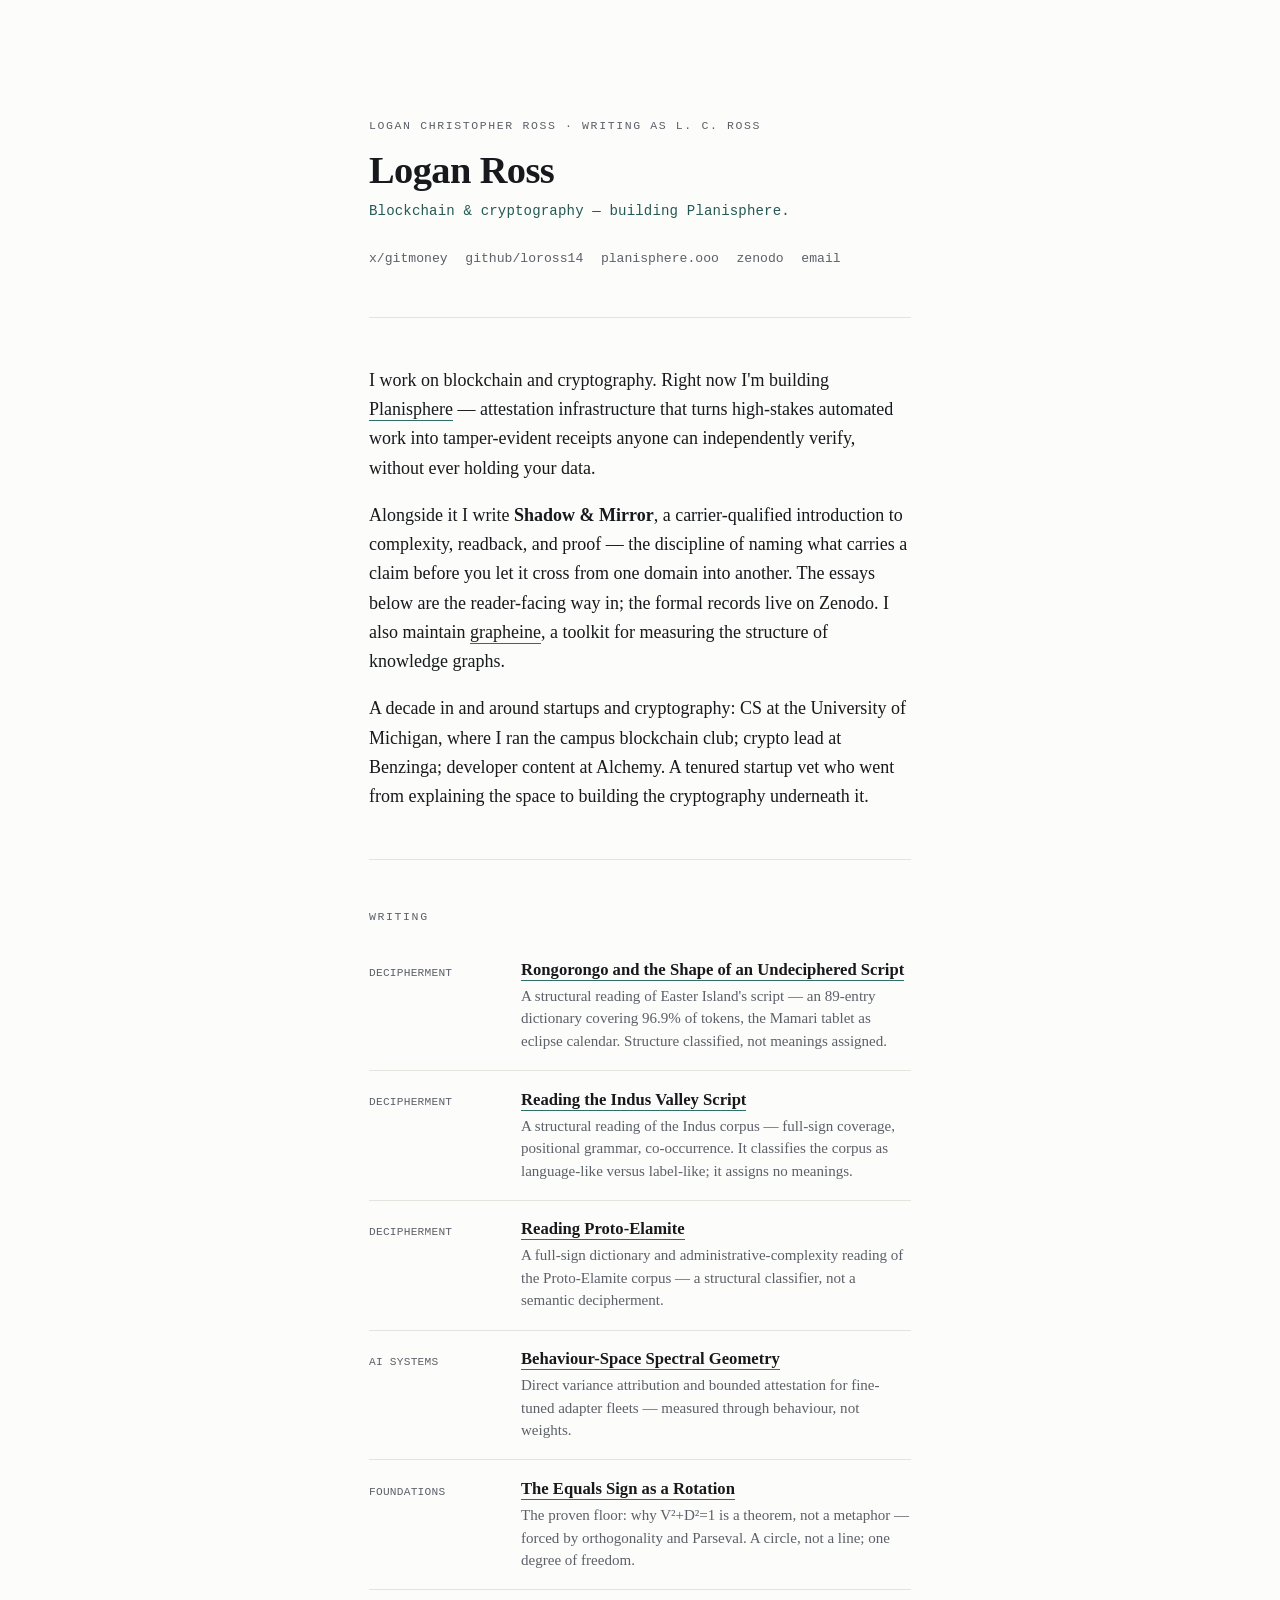
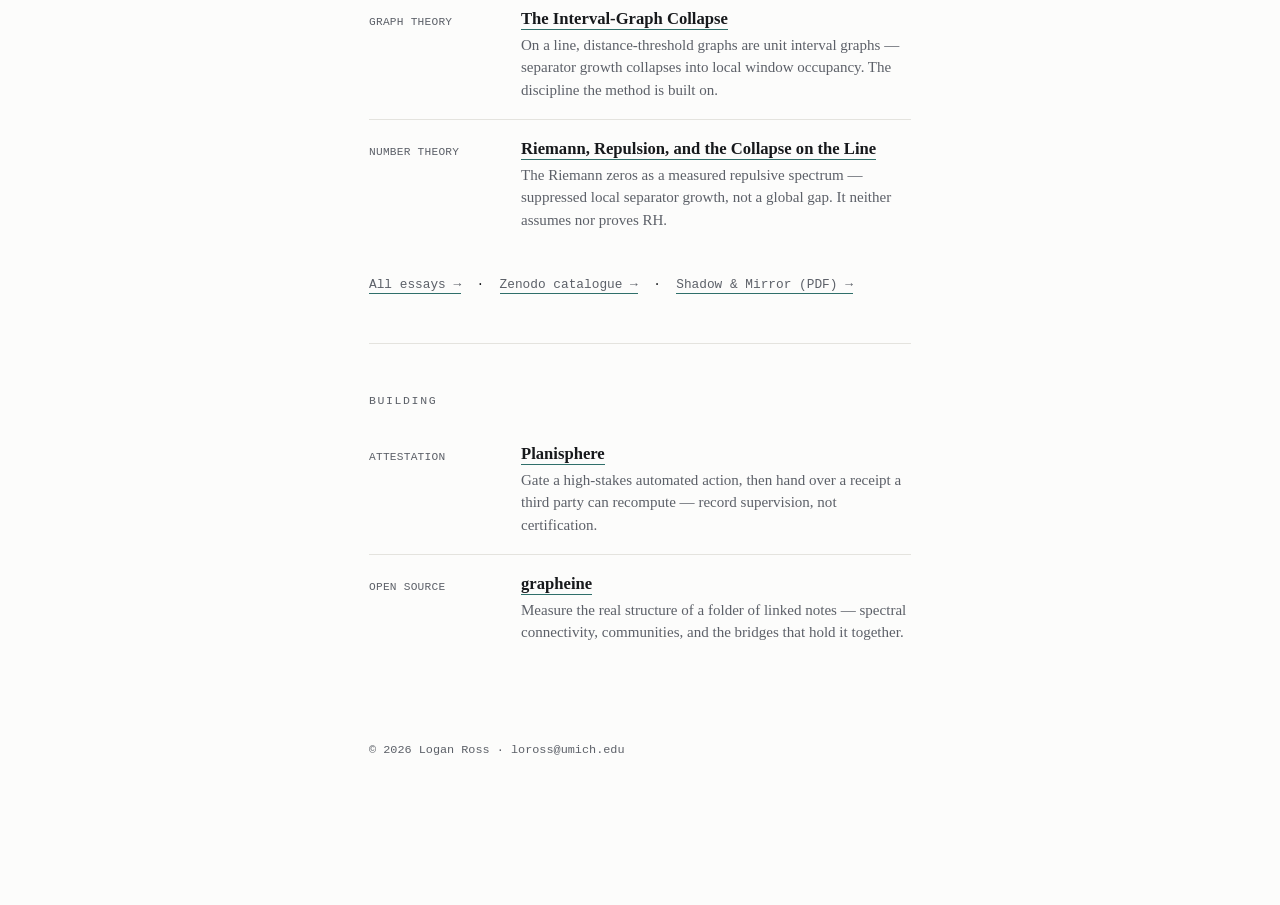
==== public/index.html @ 6a7bdaec "Reconcile logan.engineering to a lean, precise bio + blog Replace the Four Locked Rooms homepage wit" ====
<!doctype html>
<html lang="en">
<head>
  <meta charset="utf-8">
  <meta name="viewport" content="width=device-width, initial-scale=1">
  <title>Logan Ross</title>
  <meta name="description" content="Logan Ross (L. C. Ross) works on blockchain and cryptography. Building Planisphere — attestation that turns high-stakes automated work into independently verifiable receipts. Author of Shadow & Mirror; UMich CS; Alchemy and Benzinga alum.">
  <link rel="canonical" href="https://logan.engineering/">
  <link rel="icon" href="/logie-copper-scroll.svg" type="image/svg+xml">
  <meta name="theme-color" content="#FCFCFB" media="(prefers-color-scheme: light)">
  <meta name="theme-color" content="#111317" media="(prefers-color-scheme: dark)">

  <meta property="og:type" content="profile">
  <meta property="og:title" content="Logan Ross">
  <meta property="og:description" content="Blockchain & cryptography. Building Planisphere — verifiable receipts for high-stakes automated work. Author of Shadow & Mirror.">
  <meta property="og:url" content="https://logan.engineering/">
  <meta property="og:site_name" content="Logan Ross">
  <meta property="profile:first_name" content="Logan">
  <meta property="profile:last_name" content="Ross">
  <meta property="profile:username" content="gitmoney">

  <meta name="twitter:card" content="summary">
  <meta name="twitter:title" content="Logan Ross">
  <meta name="twitter:description" content="Blockchain & cryptography. Building Planisphere. Author of Shadow & Mirror; maintainer of grapheine.">
  <meta name="twitter:creator" content="@gitmoney">

  <script type="application/ld+json">
  {
    "@context":"https://schema.org",
    "@type":"Person",
    "name":"Logan Ross",
    "alternateName":["L. C. Ross","Logan Christopher Ross"],
    "url":"https://logan.engineering/",
    "jobTitle":"Founder, Planisphere",
    "worksFor":{"@type":"Organization","name":"Planisphere","url":"https://planisphere.ooo"},
    "alumniOf":{"@type":"CollegeOrUniversity","name":"University of Michigan"},
    "knowsAbout":["Blockchain","Applied cryptography","Attestation","Complexity theory","Knowledge graphs","Decipherment"],
    "sameAs":[
      "https://x.com/gitmoney",
      "https://github.com/loross14",
      "https://planisphere.ooo",
      "https://zenodo.org/search?q=metadata.creators.person_or_org.name%3A%22Ross%2C%20Logan%22",
      "https://www.linkedin.com/in/loganross22"
    ]
  }
  </script>

  <style>
    :root{
      --ground:#FCFCFB; --ink:#17191C; --muted:#5C6068;
      --hair:#E4E3DE; --accent:#2F6F6A; --accent-ink:#245954;
      --serif:"Charter","Iowan Old Style","Palatino Linotype",Palatino,Georgia,"Times New Roman",serif;
      --mono:ui-monospace,"SF Mono","JetBrains Mono",Menlo,Consolas,monospace;
      --measure:66ch;
    }
    @media (prefers-color-scheme:dark){
      :root{ --ground:#111317; --ink:#E9E9EC; --muted:#979BA3; --hair:#262A31; --accent:#66B9AF; --accent-ink:#7FC7BE; }
    }
    :root[data-theme="light"]{ --ground:#FCFCFB; --ink:#17191C; --muted:#5C6068; --hair:#E4E3DE; --accent:#2F6F6A; --accent-ink:#245954; }
    :root[data-theme="dark"]{ --ground:#111317; --ink:#E9E9EC; --muted:#979BA3; --hair:#262A31; --accent:#66B9AF; --accent-ink:#7FC7BE; }

    *{box-sizing:border-box}
    html{-webkit-text-size-adjust:100%}
    body{ margin:0; background:var(--ground); color:var(--ink); font-family:var(--serif); font-size:18px; line-height:1.62; -webkit-font-smoothing:antialiased; text-rendering:optimizeLegibility; }
    .wrap{max-width:var(--measure); margin:0 auto; padding:13vh 26px 16vh}

    .eyebrow{ font-family:var(--mono); font-size:.72rem; letter-spacing:.14em; text-transform:uppercase; color:var(--muted); margin:0 0 .9rem; }
    h1{ font-size:2.4rem; line-height:1.08; font-weight:600; letter-spacing:-.015em; margin:.1rem 0 .5rem; text-wrap:balance; }
    .role{font-family:var(--mono); font-size:.88rem; color:var(--accent-ink); margin:0 0 1.6rem; letter-spacing:.01em}
    .links{ display:flex; flex-wrap:wrap; gap:.35rem 1.1rem; font-family:var(--mono); font-size:.82rem; margin:0; padding:0; list-style:none; }
    .links a{color:var(--muted); text-decoration:none; border-bottom:1px solid transparent; padding-bottom:1px; transition:color .15s, border-color .15s}
    .links a:hover{color:var(--accent-ink); border-color:var(--accent)}

    hr{border:0; border-top:1px solid var(--hair); margin:3rem 0}

    section > p{margin:0 0 1.15rem}
    section > p:last-child{margin-bottom:0}
    strong{font-weight:600}
    em{font-style:italic}
    a.inline{color:var(--ink); text-decoration:none; border-bottom:1px solid var(--accent); padding-bottom:1px; transition:color .15s}
    a.inline:hover{color:var(--accent-ink)}

    .list{list-style:none; margin:0; padding:0}
    .list li{ display:grid; grid-template-columns:8.5rem 1fr; gap:1rem; padding:1.1rem 0; border-top:1px solid var(--hair); }
    .list li:first-child{border-top:0}
    .tag{font-family:var(--mono); font-size:.7rem; color:var(--muted); padding-top:.3rem; letter-spacing:.02em; text-transform:uppercase}
    .entry h3{margin:0 0 .25rem; font-size:1.04rem; font-weight:600; line-height:1.32}
    .entry h3 a{color:var(--ink); text-decoration:none; border-bottom:1px solid var(--accent); padding-bottom:1px; transition:color .15s}
    .entry h3 a:hover{color:var(--accent-ink)}
    .entry p{margin:0; color:var(--muted); font-size:.94rem; line-height:1.5}

    .more{font-family:var(--mono); font-size:.8rem; margin:1.6rem 0 0}
    .more a{color:var(--muted); text-decoration:none; border-bottom:1px solid var(--accent); padding-bottom:1px}
    .more a:hover{color:var(--accent-ink)}

    footer{margin-top:5rem; font-family:var(--mono); font-size:.74rem; color:var(--muted)}
    a:focus-visible, .links a:focus-visible{outline:2px solid var(--accent); outline-offset:3px; border-radius:2px}
    @media (prefers-reduced-motion:reduce){*{transition:none !important}}
    @media (max-width:560px){
      .wrap{padding:8vh 20px 12vh}
      h1{font-size:2rem}
      .list li{grid-template-columns:1fr; gap:.2rem}
      .tag{padding-top:0}
    }
  </style>
</head>
<body>
  <main class="wrap">
    <header>
      <p class="eyebrow">Logan Christopher Ross · writing as L.&nbsp;C.&nbsp;Ross</p>
      <h1>Logan Ross</h1>
      <p class="role">Blockchain &amp; cryptography — building Planisphere.</p>
      <ul class="links">
        <li><a href="https://x.com/gitmoney">x/gitmoney</a></li>
        <li><a href="https://github.com/loross14">github/loross14</a></li>
        <li><a href="https://planisphere.ooo">planisphere.ooo</a></li>
        <li><a href="https://zenodo.org/search?q=metadata.creators.person_or_org.name%3A%22Ross%2C%20Logan%22">zenodo</a></li>
        <li><a href="mailto:loross@umich.edu">email</a></li>
      </ul>
    </header>

    <hr>

    <section aria-label="About">
      <p>I work on blockchain and cryptography. Right now I'm building <a class="inline" href="https://planisphere.ooo">Planisphere</a> — attestation infrastructure that turns high-stakes automated work into tamper-evident receipts anyone can independently verify, without ever holding your data.</p>
      <p>Alongside it I write <strong>Shadow&nbsp;&amp;&nbsp;Mirror</strong>, a carrier-qualified introduction to complexity, readback, and proof — the discipline of naming what carries a claim before you let it cross from one domain into another. The essays below are the reader-facing way in; the formal records live on Zenodo. I also maintain <a class="inline" href="https://github.com/loross14/Grapheine">grapheine</a>, a toolkit for measuring the structure of knowledge graphs.</p>
      <p>A decade in and around startups and cryptography: CS at the University of Michigan, where I ran the campus blockchain club; crypto lead at Benzinga; developer content at Alchemy. A tenured startup vet who went from explaining the space to building the cryptography underneath it.</p>
    </section>

    <hr>

    <section aria-label="Writing">
      <p class="eyebrow">Writing</p>
      <ul class="list">
        <li>
          <span class="tag">Decipherment</span>
          <div class="entry">
            <h3><a href="/essays/deciphering-rongorongo">Rongorongo and the Shape of an Undeciphered Script</a></h3>
            <p>A structural reading of Easter Island's script — an 89-entry dictionary covering 96.9% of tokens, the Mamari tablet as eclipse calendar. Structure classified, not meanings assigned.</p>
          </div>
        </li>
        <li>
          <span class="tag">Decipherment</span>
          <div class="entry">
            <h3><a href="/essays/reading-indus-valley-script">Reading the Indus Valley Script</a></h3>
            <p>A structural reading of the Indus corpus — full-sign coverage, positional grammar, co-occurrence. It classifies the corpus as language-like versus label-like; it assigns no meanings.</p>
          </div>
        </li>
        <li>
          <span class="tag">Decipherment</span>
          <div class="entry">
            <h3><a href="/essays/reading-proto-elamite">Reading Proto-Elamite</a></h3>
            <p>A full-sign dictionary and administrative-complexity reading of the Proto-Elamite corpus — a structural classifier, not a semantic decipherment.</p>
          </div>
        </li>
        <li>
          <span class="tag">AI Systems</span>
          <div class="entry">
            <h3><a href="/essays/behaviour-space-spectral-geometry">Behaviour-Space Spectral Geometry</a></h3>
            <p>Direct variance attribution and bounded attestation for fine-tuned adapter fleets — measured through behaviour, not weights.</p>
          </div>
        </li>
        <li>
          <span class="tag">Foundations</span>
          <div class="entry">
            <h3><a href="/essays/the-equals-sign-as-a-rotation">The Equals Sign as a Rotation</a></h3>
            <p>The proven floor: why V²+D²=1 is a theorem, not a metaphor — forced by orthogonality and Parseval. A circle, not a line; one degree of freedom.</p>
          </div>
        </li>
        <li>
          <span class="tag">Graph Theory</span>
          <div class="entry">
            <h3><a href="/essays/interval-graph-collapse-separator-growth">The Interval-Graph Collapse</a></h3>
            <p>On a line, distance-threshold graphs are unit interval graphs — separator growth collapses into local window occupancy. The discipline the method is built on.</p>
          </div>
        </li>
        <li>
          <span class="tag">Number Theory</span>
          <div class="entry">
            <h3><a href="/essays/riemann-repulsion-collapse-treewidth">Riemann, Repulsion, and the Collapse on the Line</a></h3>
            <p>The Riemann zeros as a measured repulsive spectrum — suppressed local separator growth, not a global gap. It neither assumes nor proves RH.</p>
          </div>
        </li>
      </ul>
      <p class="more"><a href="/essays">All essays →</a> &nbsp;·&nbsp; <a href="https://zenodo.org/search?q=metadata.creators.person_or_org.name%3A%22Ross%2C%20Logan%22">Zenodo catalogue →</a> &nbsp;·&nbsp; <a href="/thesis.pdf">Shadow &amp; Mirror (PDF) →</a></p>
    </section>

    <hr>

    <section aria-label="Building">
      <p class="eyebrow">Building</p>
      <ul class="list">
        <li>
          <span class="tag">Attestation</span>
          <div class="entry">
            <h3><a href="https://planisphere.ooo">Planisphere</a></h3>
            <p>Gate a high-stakes automated action, then hand over a receipt a third party can recompute — record supervision, not certification.</p>
          </div>
        </li>
        <li>
          <span class="tag">Open source</span>
          <div class="entry">
            <h3><a href="https://github.com/loross14/Grapheine">grapheine</a></h3>
            <p>Measure the real structure of a folder of linked notes — spectral connectivity, communities, and the bridges that hold it together.</p>
          </div>
        </li>
      </ul>
    </section>

    <footer>© 2026 Logan Ross · loross@umich.edu</footer>
  </main>
</body>
</html>
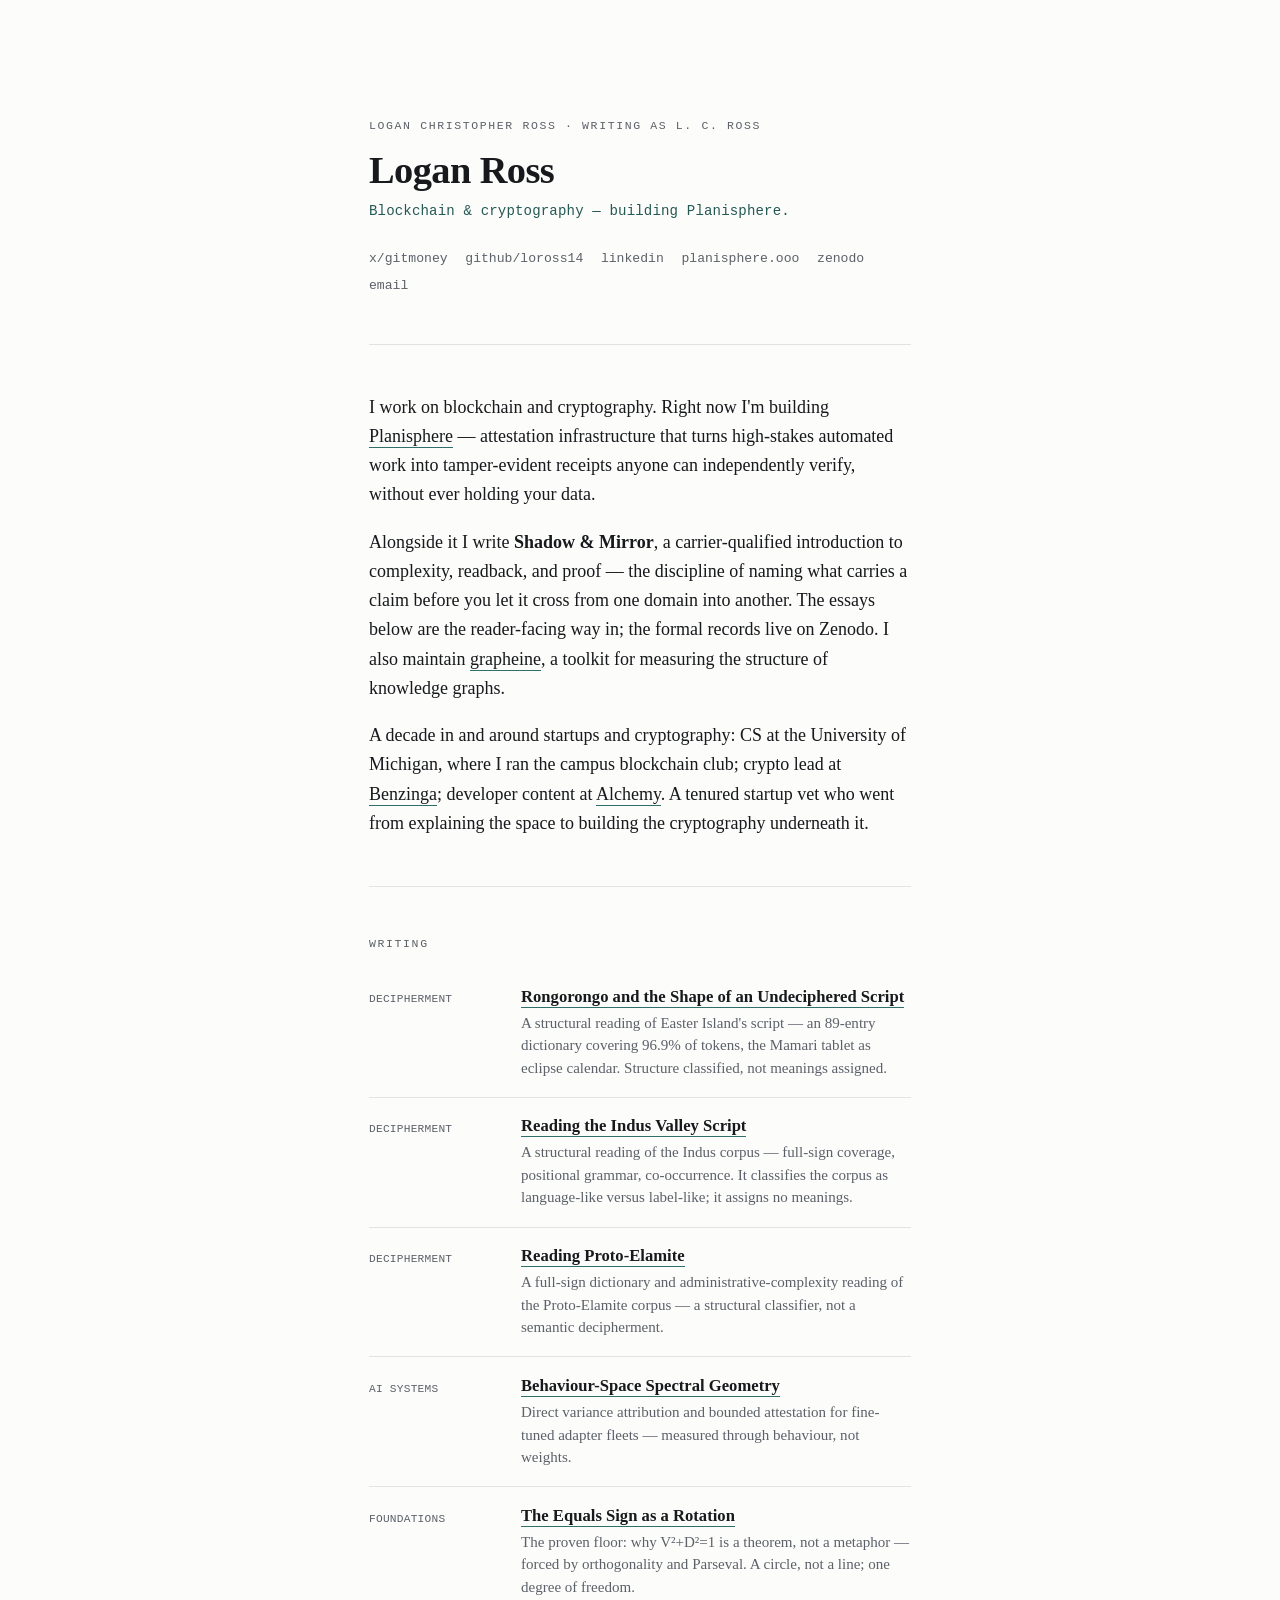
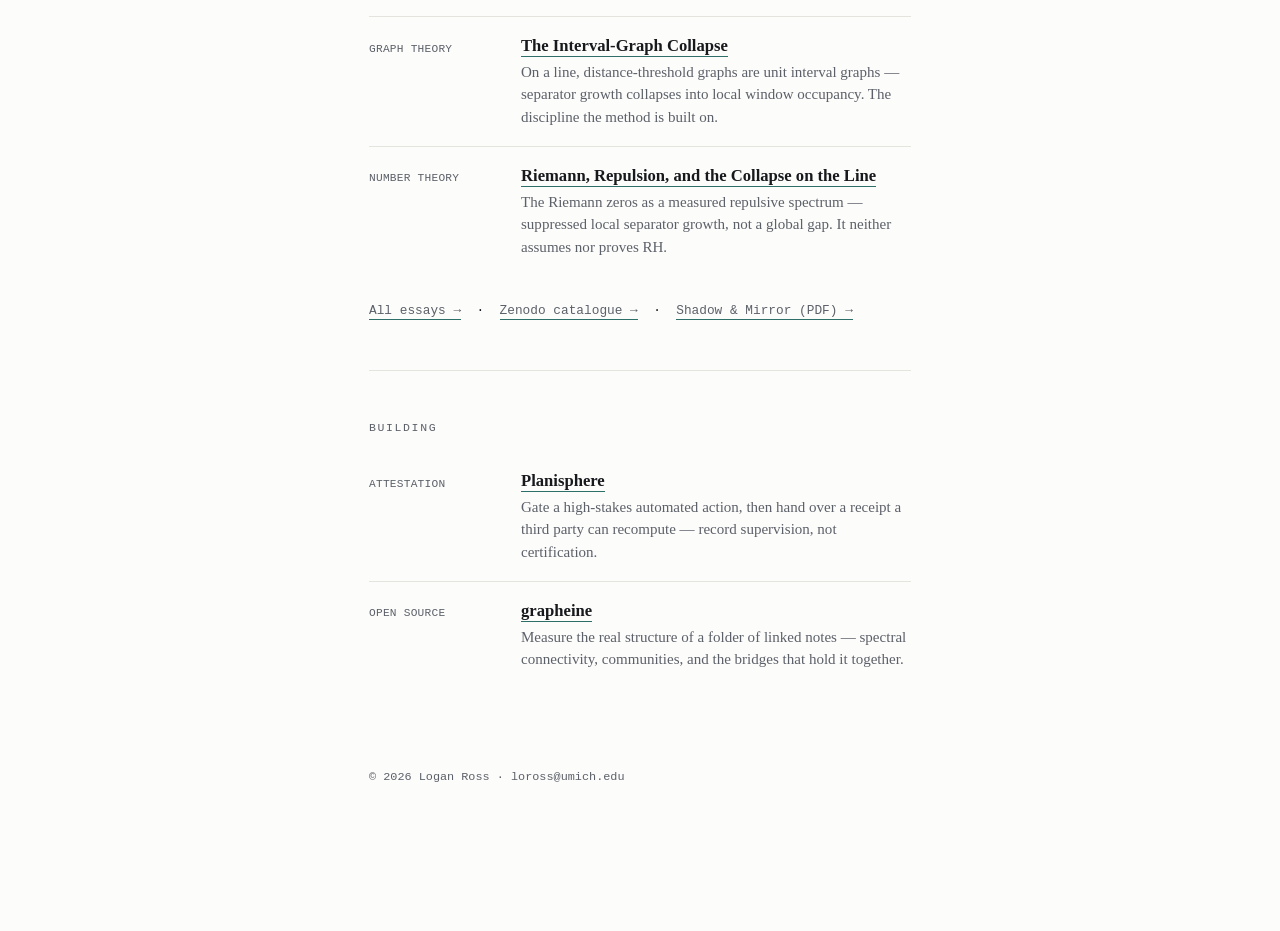
==== commit 68a64db1: "Make logan.engineering the canonical entity hub (SEO reconciliation) Upgrade the Person JSON-LD to f" ====
--- a/public/index.html
+++ b/public/index.html
@@ -11,8 +11,8 @@
   <meta name="theme-color" content="#111317" media="(prefers-color-scheme: dark)">
 
   <meta property="og:type" content="profile">
-  <meta property="og:title" content="Logan Ross">
-  <meta property="og:description" content="Blockchain & cryptography. Building Planisphere — verifiable receipts for high-stakes automated work. Author of Shadow & Mirror.">
+  <meta property="og:title" content="Logan Ross (L. C. Ross)">
+  <meta property="og:description" content="Computer scientist working on blockchain & cryptography. Founder of Planisphere — verifiable receipts for automated work. Formerly Benzinga crypto lead & Alchemy; author of Shadow & Mirror.">
   <meta property="og:url" content="https://logan.engineering/">
   <meta property="og:site_name" content="Logan Ross">
   <meta property="profile:first_name" content="Logan">
@@ -20,8 +20,8 @@
   <meta property="profile:username" content="gitmoney">
 
   <meta name="twitter:card" content="summary">
-  <meta name="twitter:title" content="Logan Ross">
-  <meta name="twitter:description" content="Blockchain & cryptography. Building Planisphere. Author of Shadow & Mirror; maintainer of grapheine.">
+  <meta name="twitter:title" content="Logan Ross (L. C. Ross)">
+  <meta name="twitter:description" content="Computer scientist working on blockchain & cryptography. Founder of Planisphere. Formerly Benzinga crypto lead & Alchemy; author of Shadow & Mirror.">
   <meta name="twitter:creator" content="@gitmoney">
 
   <script type="application/ld+json">
@@ -29,18 +29,22 @@
     "@context":"https://schema.org",
     "@type":"Person",
     "name":"Logan Ross",
-    "alternateName":["L. C. Ross","Logan Christopher Ross"],
+    "alternateName":["L. C. Ross","Logan Christopher Ross","gitmoney"],
     "url":"https://logan.engineering/",
-    "jobTitle":"Founder, Planisphere",
+    "description":"Computer scientist working on blockchain and cryptography. Founder of Planisphere, attestation infrastructure that turns high-stakes automated work into independently verifiable receipts. Formerly crypto lead at Benzinga and developer content at Alchemy; author of Shadow & Mirror and a Rongorongo decipherment.",
+    "jobTitle":"Founder",
     "worksFor":{"@type":"Organization","name":"Planisphere","url":"https://planisphere.ooo"},
     "alumniOf":{"@type":"CollegeOrUniversity","name":"University of Michigan"},
-    "knowsAbout":["Blockchain","Applied cryptography","Attestation","Complexity theory","Knowledge graphs","Decipherment"],
+    "knowsAbout":["Blockchain","Applied cryptography","Attestation","AI action gating","Complexity theory","Graph theory","Knowledge graphs","Script decipherment"],
     "sameAs":[
       "https://x.com/gitmoney",
+      "https://www.linkedin.com/in/loganross22",
       "https://github.com/loross14",
+      "https://pypi.org/project/grapheine/",
+      "https://zenodo.org/search?q=metadata.creators.person_or_org.name%3A%22Ross%2C%20Logan%22",
       "https://planisphere.ooo",
-      "https://zenodo.org/search?q=metadata.creators.person_or_org.name%3A%22Ross%2C%20Logan%22",
-      "https://www.linkedin.com/in/loganross22"
+      "https://www.benzinga.com/money/author/logan-ross",
+      "https://www.alchemy.com/author/logan-ross"
     ]
   }
   </script>
@@ -113,6 +117,7 @@
       <ul class="links">
         <li><a href="https://x.com/gitmoney">x/gitmoney</a></li>
         <li><a href="https://github.com/loross14">github/loross14</a></li>
+        <li><a href="https://www.linkedin.com/in/loganross22">linkedin</a></li>
         <li><a href="https://planisphere.ooo">planisphere.ooo</a></li>
         <li><a href="https://zenodo.org/search?q=metadata.creators.person_or_org.name%3A%22Ross%2C%20Logan%22">zenodo</a></li>
         <li><a href="mailto:loross@umich.edu">email</a></li>
@@ -124,7 +129,7 @@
     <section aria-label="About">
       <p>I work on blockchain and cryptography. Right now I'm building <a class="inline" href="https://planisphere.ooo">Planisphere</a> — attestation infrastructure that turns high-stakes automated work into tamper-evident receipts anyone can independently verify, without ever holding your data.</p>
       <p>Alongside it I write <strong>Shadow&nbsp;&amp;&nbsp;Mirror</strong>, a carrier-qualified introduction to complexity, readback, and proof — the discipline of naming what carries a claim before you let it cross from one domain into another. The essays below are the reader-facing way in; the formal records live on Zenodo. I also maintain <a class="inline" href="https://github.com/loross14/Grapheine">grapheine</a>, a toolkit for measuring the structure of knowledge graphs.</p>
-      <p>A decade in and around startups and cryptography: CS at the University of Michigan, where I ran the campus blockchain club; crypto lead at Benzinga; developer content at Alchemy. A tenured startup vet who went from explaining the space to building the cryptography underneath it.</p>
+      <p>A decade in and around startups and cryptography: CS at the University of Michigan, where I ran the campus blockchain club; crypto lead at <a class="inline" href="https://www.benzinga.com/money/author/logan-ross">Benzinga</a>; developer content at <a class="inline" href="https://www.alchemy.com/author/logan-ross">Alchemy</a>. A tenured startup vet who went from explaining the space to building the cryptography underneath it.</p>
     </section>
 
     <hr>
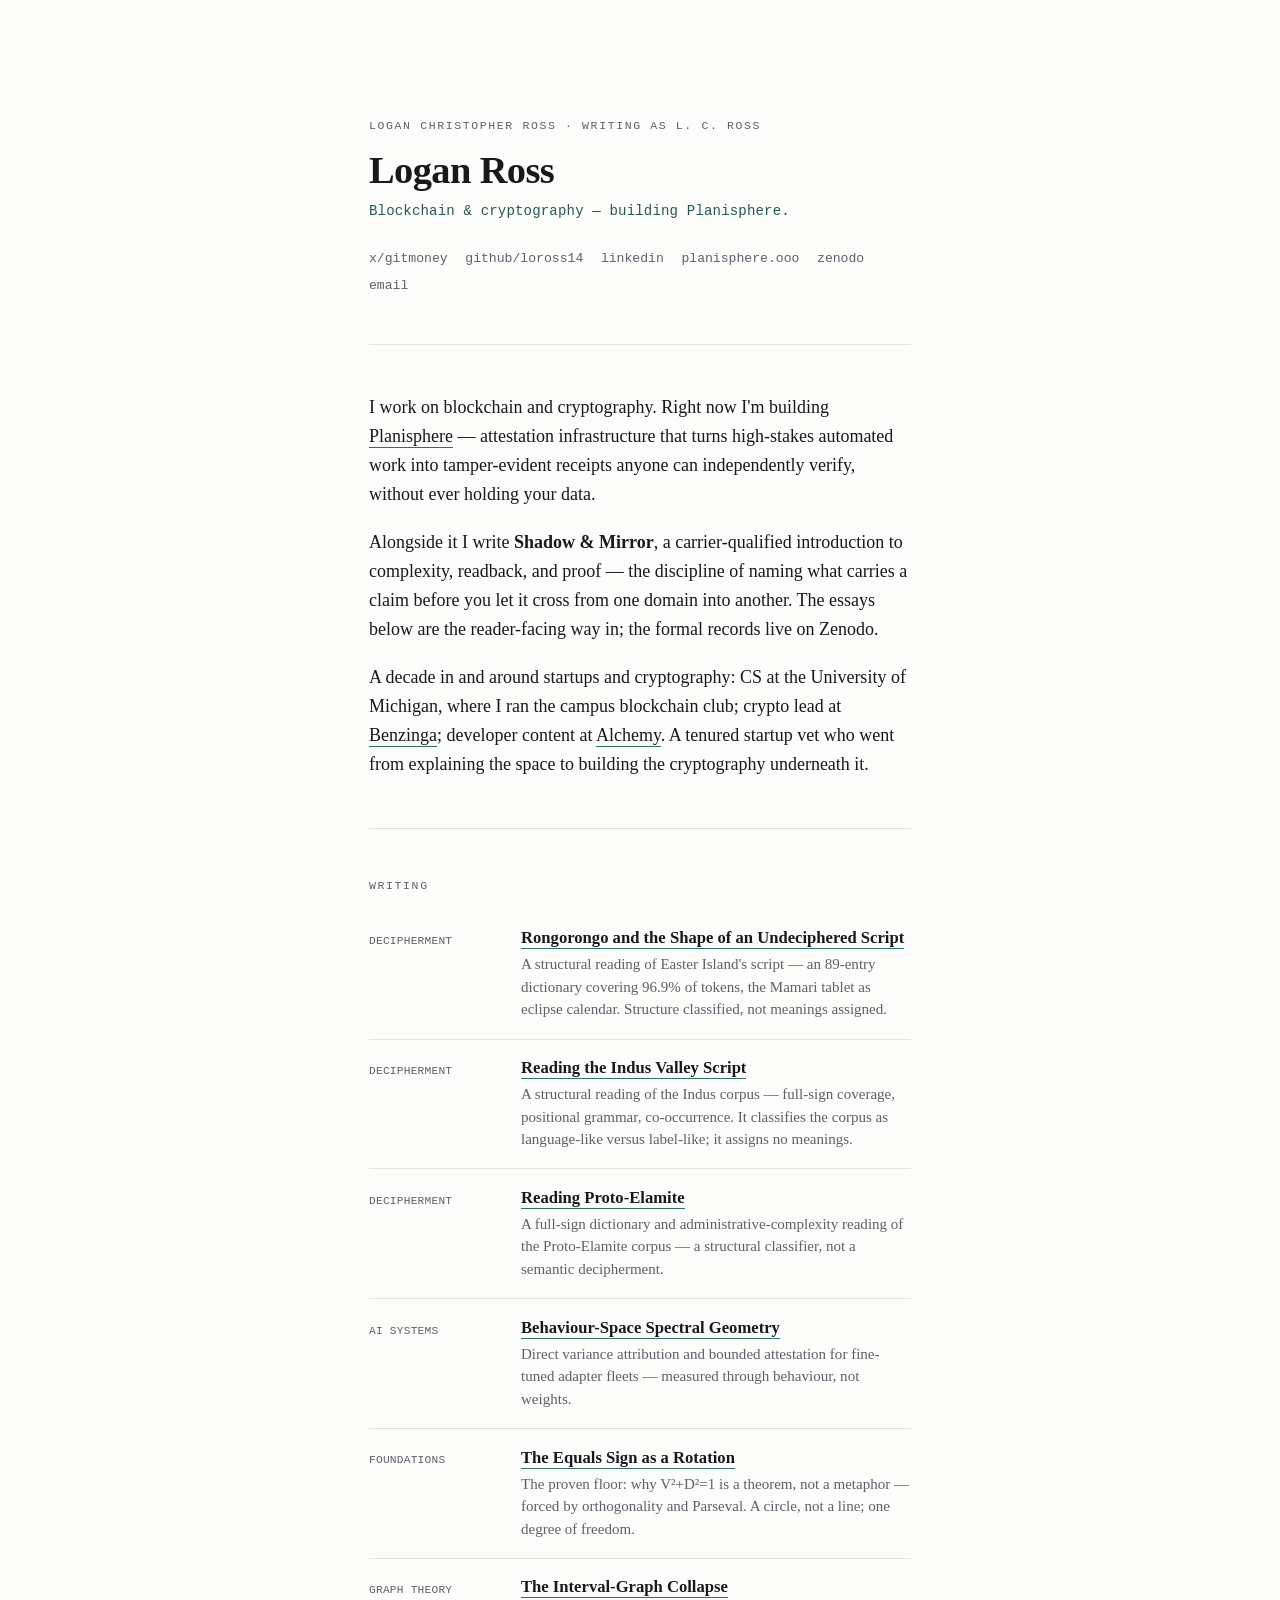
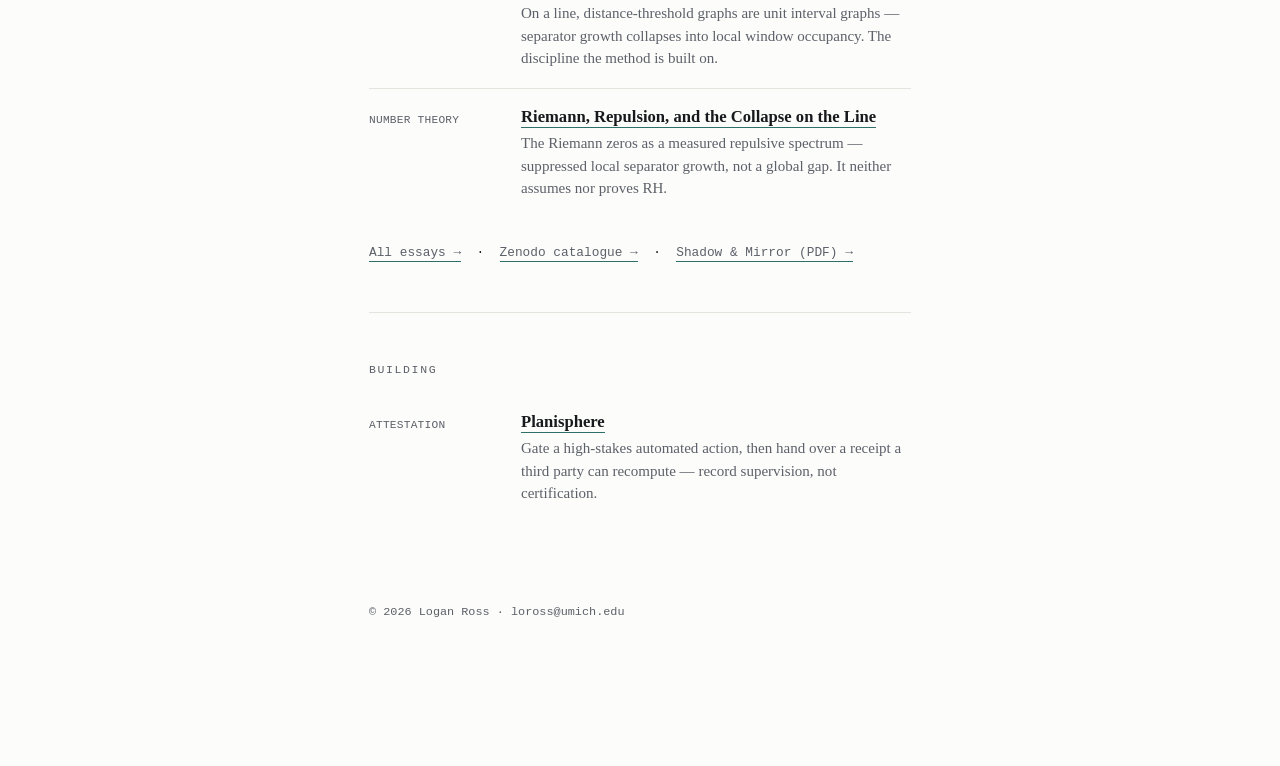
==== commit 7a75f464: "Remove deprecated Grapheine copy" ====
--- a/public/index.html
+++ b/public/index.html
@@ -40,7 +40,6 @@
       "https://x.com/gitmoney",
       "https://www.linkedin.com/in/loganross22",
       "https://github.com/loross14",
-      "https://pypi.org/project/grapheine/",
       "https://zenodo.org/search?q=metadata.creators.person_or_org.name%3A%22Ross%2C%20Logan%22",
       "https://planisphere.ooo",
       "https://www.benzinga.com/money/author/logan-ross",
@@ -128,7 +127,7 @@
 
     <section aria-label="About">
       <p>I work on blockchain and cryptography. Right now I'm building <a class="inline" href="https://planisphere.ooo">Planisphere</a> — attestation infrastructure that turns high-stakes automated work into tamper-evident receipts anyone can independently verify, without ever holding your data.</p>
-      <p>Alongside it I write <strong>Shadow&nbsp;&amp;&nbsp;Mirror</strong>, a carrier-qualified introduction to complexity, readback, and proof — the discipline of naming what carries a claim before you let it cross from one domain into another. The essays below are the reader-facing way in; the formal records live on Zenodo. I also maintain <a class="inline" href="https://github.com/loross14/Grapheine">grapheine</a>, a toolkit for measuring the structure of knowledge graphs.</p>
+      <p>Alongside it I write <strong>Shadow&nbsp;&amp;&nbsp;Mirror</strong>, a carrier-qualified introduction to complexity, readback, and proof — the discipline of naming what carries a claim before you let it cross from one domain into another. The essays below are the reader-facing way in; the formal records live on Zenodo.</p>
       <p>A decade in and around startups and cryptography: CS at the University of Michigan, where I ran the campus blockchain club; crypto lead at <a class="inline" href="https://www.benzinga.com/money/author/logan-ross">Benzinga</a>; developer content at <a class="inline" href="https://www.alchemy.com/author/logan-ross">Alchemy</a>. A tenured startup vet who went from explaining the space to building the cryptography underneath it.</p>
     </section>
 
@@ -200,13 +199,6 @@
           <div class="entry">
             <h3><a href="https://planisphere.ooo">Planisphere</a></h3>
             <p>Gate a high-stakes automated action, then hand over a receipt a third party can recompute — record supervision, not certification.</p>
-          </div>
-        </li>
-        <li>
-          <span class="tag">Open source</span>
-          <div class="entry">
-            <h3><a href="https://github.com/loross14/Grapheine">grapheine</a></h3>
-            <p>Measure the real structure of a folder of linked notes — spectral connectivity, communities, and the bridges that hold it together.</p>
           </div>
         </li>
       </ul>
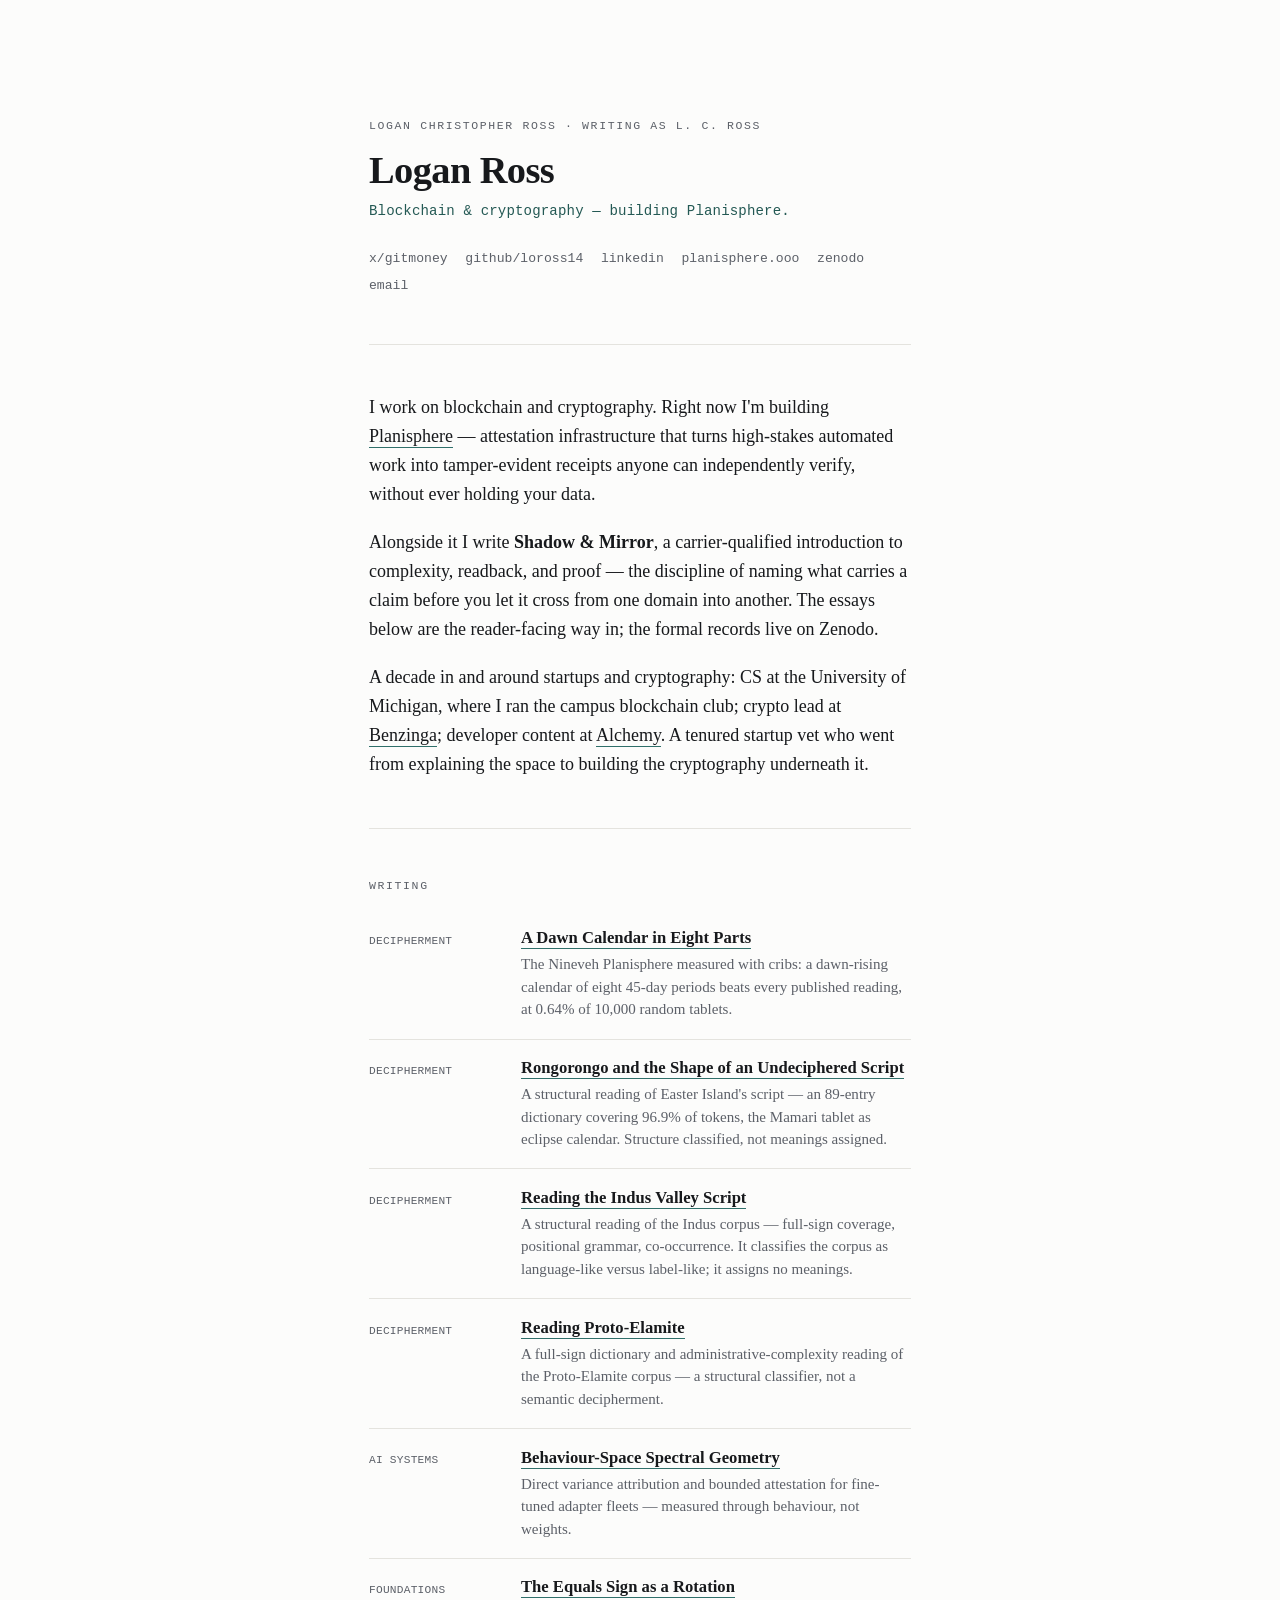
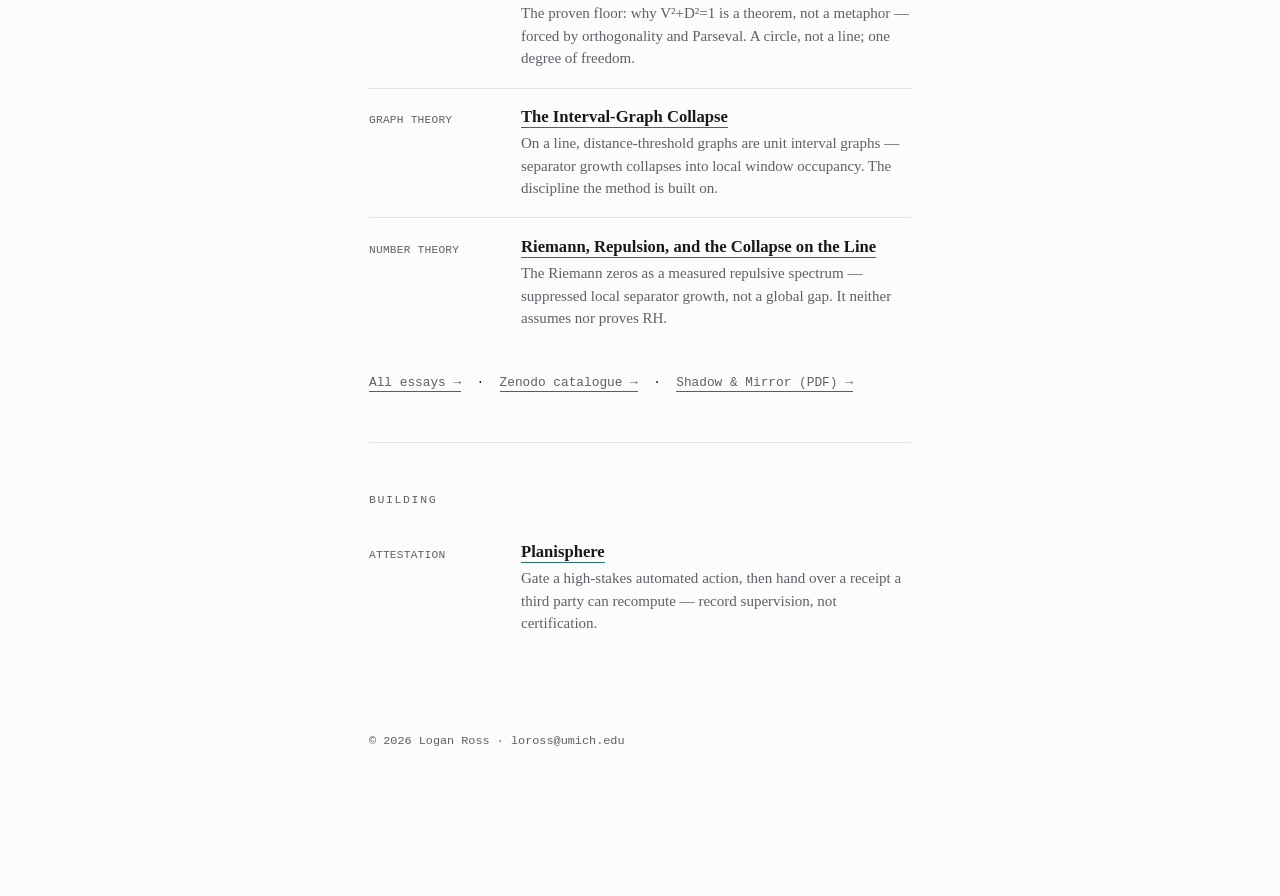
==== commit 48b2199e: "Essay: A Dawn Calendar in Eight Parts (K 8538), full paper with figures and PDF Adds /essays/dawn-ca" ====
--- a/public/index.html
+++ b/public/index.html
@@ -139,6 +139,13 @@
         <li>
           <span class="tag">Decipherment</span>
           <div class="entry">
+            <h3><a href="/essays/dawn-calendar-k8538">A Dawn Calendar in Eight Parts</a></h3>
+            <p>The Nineveh Planisphere measured with cribs: a dawn-rising calendar of eight 45-day periods beats every published reading, at 0.64% of 10,000 random tablets.</p>
+          </div>
+        </li>
+        <li>
+          <span class="tag">Decipherment</span>
+          <div class="entry">
             <h3><a href="/essays/deciphering-rongorongo">Rongorongo and the Shape of an Undeciphered Script</a></h3>
             <p>A structural reading of Easter Island's script — an 89-entry dictionary covering 96.9% of tokens, the Mamari tablet as eclipse calendar. Structure classified, not meanings assigned.</p>
           </div>
